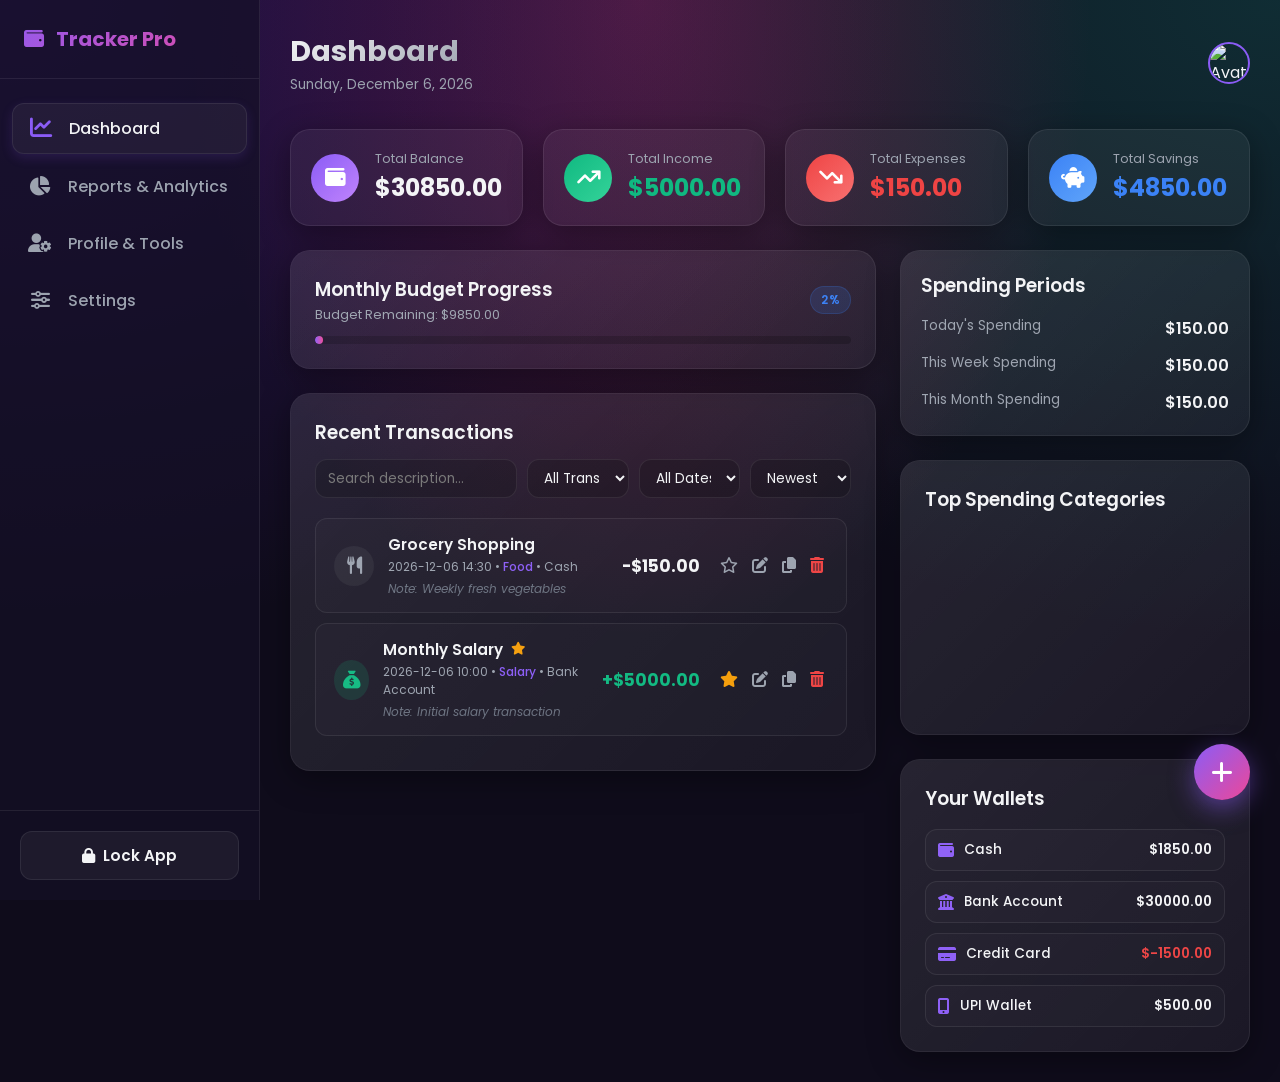
==== dashboard.html @ ad5e4b89 "Initial commit" ====
<!DOCTYPE html>
<html lang="en">
<head>
  <meta charset="UTF-8">
  <meta name="viewport" content="width=device-width, initial-scale=1.0">
  <title>Expense Tracker Pro - Dashboard</title>
  
  <!-- Font Awesome -->
  <link rel="stylesheet" href="https://cdnjs.cloudflare.com/ajax/libs/font-awesome/6.4.0/css/all.min.css">
  <!-- ChartJS CDN -->
  <script src="https://cdn.jsdelivr.net/npm/chart.js"></script>
  <!-- Stylesheets -->
  <link rel="stylesheet" href="css/global.css">
  <link rel="stylesheet" href="css/components.css">
  <link rel="stylesheet" href="css/pages.css">
  
  <style>
    /* Dashboard specific grid system */
    .dashboard-grid {
      display: grid;
      grid-template-columns: 2fr 1fr;
      gap: 24px;
    }
    .stats-card-grid {
      display: grid;
      grid-template-columns: repeat(4, 1fr);
      gap: 20px;
    }
    
    .stats-card {
      background: var(--glass-bg);
      border: 1px solid var(--glass-border);
      border-radius: var(--card-radius);
      padding: 20px;
      display: flex;
      align-items: center;
      gap: 16px;
      box-shadow: var(--glass-shadow);
      transition: var(--transition-smooth);
    }
    .stats-card:hover {
      transform: translateY(-4px);
    }
    .stats-icon {
      width: 48px;
      height: 48px;
      border-radius: 50%;
      display: flex;
      align-items: center;
      justify-content: center;
      font-size: 1.3rem;
      color: #fff;
    }
    
    .tx-item {
      display: flex;
      justify-content: space-between;
      align-items: center;
      padding: 14px 18px;
      background: rgba(255, 255, 255, 0.02);
      border: 1px solid var(--glass-border);
      border-radius: var(--button-radius);
      margin-bottom: 10px;
      transition: var(--transition-smooth);
    }
    .tx-item:hover {
      background: rgba(255, 255, 255, 0.05);
      border-color: rgba(255,255,255,0.15);
    }
    
    .action-icon-btn {
      background: none;
      border: none;
      color: var(--text-secondary);
      font-size: 1rem;
      cursor: pointer;
      transition: var(--transition-smooth);
      padding: 4px;
    }
    .action-icon-btn:hover {
      color: var(--text-primary);
    }
    
    .quick-add-btn-floating {
      position: fixed;
      bottom: 100px;
      right: 30px;
      width: 56px;
      height: 56px;
      border-radius: 50%;
      background: linear-gradient(135deg, var(--accent-primary), var(--accent-secondary));
      color: #fff;
      display: flex;
      align-items: center;
      justify-content: center;
      font-size: 1.5rem;
      box-shadow: 0 8px 25px rgba(139, 92, 246, 0.5);
      border: none;
      cursor: pointer;
      transition: var(--transition-smooth);
      z-index: 99;
    }
    .quick-add-btn-floating:hover {
      transform: scale(1.08) rotate(90deg);
    }
    
    @media (max-width: 1024px) {
      .dashboard-grid {
        grid-template-columns: 1fr;
      }
      .stats-card-grid {
        grid-template-columns: repeat(2, 1fr);
      }
      .quick-add-btn-floating {
        bottom: 100px;
        right: 20px;
      }
    }
    
    @media (max-width: 640px) {
      .stats-card-grid {
        grid-template-columns: 1fr;
      }
    }
  </style>
</head>
<body class="animate-fade">

  <!-- Dynamic Page Layout wrapper -->
  <div id="app-layout">
    
    <!-- Top summary Row -->
    <div class="stats-card-grid animate-fade">
      
      <!-- Balance Card -->
      <div class="stats-card">
        <div class="stats-icon" style="background: linear-gradient(135deg, #8b5cf6, #c084fc);">
          <i class="fas fa-wallet"></i>
        </div>
        <div>
          <p style="font-size: 0.8rem; color: var(--text-secondary);" data-translate="total_balance">Total Balance</p>
          <h2 style="font-weight: 700; margin-top:2px;" id="val-total-balance">$0.00</h2>
        </div>
      </div>
      
      <!-- Income Card -->
      <div class="stats-card">
        <div class="stats-icon" style="background: linear-gradient(135deg, #10b981, #34d399);">
          <i class="fas fa-arrow-trend-up"></i>
        </div>
        <div>
          <p style="font-size: 0.8rem; color: var(--text-secondary);" data-translate="total_income">Total Income</p>
          <h2 style="font-weight: 700; color: var(--color-success); margin-top:2px;" id="val-total-income">$0.00</h2>
        </div>
      </div>
      
      <!-- Expense Card -->
      <div class="stats-card">
        <div class="stats-icon" style="background: linear-gradient(135deg, #ef4444, #f87171);">
          <i class="fas fa-arrow-trend-down"></i>
        </div>
        <div>
          <p style="font-size: 0.8rem; color: var(--text-secondary);" data-translate="total_expenses">Total Expenses</p>
          <h2 style="font-weight: 700; color: var(--color-danger); margin-top:2px;" id="val-total-expense">$0.00</h2>
        </div>
      </div>

      <!-- Savings Card -->
      <div class="stats-card">
        <div class="stats-icon" style="background: linear-gradient(135deg, #3b82f6, #60a5fa);">
          <i class="fas fa-piggy-bank"></i>
        </div>
        <div>
          <p style="font-size: 0.8rem; color: var(--text-secondary);" data-translate="total_savings">Total Savings</p>
          <h2 style="font-weight: 700; color: var(--color-info); margin-top:2px;" id="val-total-savings">$0.00</h2>
        </div>
      </div>
      
    </div>

    <!-- Quick Undo Alert banner -->
    <div id="undo-alert-banner" class="glass-card animate-slide" style="display:none; padding:12px 20px; align-items:center; justify-content:space-between; border-color:var(--color-warning); background:rgba(245,158,11,0.05);">
      <div style="display:flex; align-items:center; gap:10px;">
        <i class="fas fa-trash-arrow-up" style="color:var(--color-warning); font-size:1.2rem;"></i>
        <span style="font-size:0.9rem;" id="undo-alert-text">Transaction deleted successfully.</span>
      </div>
      <button class="btn btn-outline" style="padding: 6px 12px; font-size: 0.8rem; border-color:var(--color-warning); color:var(--color-warning);" onclick="triggerUndo()">
        <i class="fas fa-undo"></i> Undo
      </button>
    </div>

    <!-- Main Grid Content -->
    <div class="dashboard-grid animate-slide" style="margin-top: 24px;">
      
      <!-- Left Column: Transactions & Filters -->
      <div style="display:flex; flex-direction:column; gap:24px;">
        
        <!-- Budget Progress Card -->
        <div class="glass-card">
          <div style="display:flex; justify-content:space-between; align-items:center; margin-bottom:12px;">
            <div>
              <h3 style="font-weight:600;" data-translate="monthly_budget_progress">Monthly Budget Progress</h3>
              <p style="font-size:0.8rem; color:var(--text-secondary); margin-top:2px;"><span data-translate="budget_remaining">Budget Remaining</span>: <span id="budget-remaining-value">$0.00</span></p>
            </div>
            <div id="budget-percentage-badge" class="badge badge-info">0%</div>
          </div>
          <div class="progress-bar-container">
            <div id="budget-progress-fill" class="progress-bar-fill"></div>
          </div>
        </div>

        <!-- Transactions Section -->
        <div class="glass-card" style="display:flex; flex-direction:column; gap:20px;">
          
          <!-- Filters & Header -->
          <div style="display:flex; flex-direction:column; gap:12px;">
            <div style="display:flex; justify-content:space-between; align-items:center;">
              <h3 style="font-weight:600;" data-translate="recent_transactions">Recent Transactions</h3>
            </div>
            
            <!-- Filters form -->
            <div style="display:grid; grid-template-columns: 2fr 1fr 1fr 1fr; gap:10px;">
              <input type="text" class="input-field" id="filter-search" placeholder="Search description..." style="padding: 8px 12px; font-size:0.85rem;" oninput="applyFilters()">
              
              <select class="select-field" id="filter-type" style="padding: 8px 12px; font-size:0.85rem;" onchange="applyFilters()">
                <option value="all" data-translate="filter_all">All Types</option>
                <option value="income" data-translate="filter_income">Income</option>
                <option value="expense" data-translate="filter_expense">Expense</option>
                <option value="favorite">Favorites</option>
              </select>

              <select class="select-field" id="filter-date-scope" style="padding: 8px 12px; font-size:0.85rem;" onchange="applyFilters()">
                <option value="all">All Dates</option>
                <option value="today">Today</option>
                <option value="week">This Week</option>
                <option value="month">This Month</option>
                <option value="year">This Year</option>
              </select>

              <select class="select-field" id="filter-sort" style="padding: 8px 12px; font-size:0.85rem;" onchange="applyFilters()">
                <option value="date_desc" data-translate="sort_date_desc">Newest First</option>
                <option value="date_asc" data-translate="sort_date_asc">Oldest First</option>
                <option value="amount_desc" data-translate="sort_amount_desc">Highest Amount</option>
                <option value="amount_asc" data-translate="sort_amount_asc">Lowest Amount</option>
              </select>
            </div>
          </div>

          <!-- Transaction List wrapper -->
          <div id="transactions-list-container" style="max-height: 480px; overflow-y:auto; padding-right:4px;">
            <!-- Rendered list items -->
          </div>
          
        </div>

      </div>

      <!-- Right Column: Quick info & Charts -->
      <div style="display:flex; flex-direction:column; gap:24px;">
        
        <!-- Quick Stats Breakdown widget -->
        <div class="glass-card" style="padding:20px;">
          <h3 style="font-weight:600; margin-bottom:16px;">Spending Periods</h3>
          <div style="display:flex; flex-direction:column; gap:12px;">
            <div style="display:flex; justify-content:space-between;">
              <span style="font-size:0.85rem; color:var(--text-secondary);" data-translate="spending_today">Today's Spending</span>
              <span style="font-weight:600;" id="period-today">$0.00</span>
            </div>
            <div style="display:flex; justify-content:space-between;">
              <span style="font-size:0.85rem; color:var(--text-secondary);" data-translate="spending_week">This Week Spending</span>
              <span style="font-weight:600;" id="period-week">$0.00</span>
            </div>
            <div style="display:flex; justify-content:space-between;">
              <span style="font-size:0.85rem; color:var(--text-secondary);" data-translate="spending_month">This Month Spending</span>
              <span style="font-weight:600;" id="period-month">$0.00</span>
            </div>
          </div>
        </div>

        <!-- Doughnut spending widget -->
        <div class="glass-card">
          <h3 style="font-weight:600; margin-bottom:16px;" data-translate="top_categories">Top Categories</h3>
          <div style="position:relative; height: 180px;">
            <canvas id="categoryDoughnutCanvas"></canvas>
          </div>
        </div>

        <!-- Wallets brief card -->
        <div class="glass-card">
          <h3 style="font-weight:600; margin-bottom:16px;" data-translate="wallets_title">Your Wallets</h3>
          <div style="display:flex; flex-direction:column; gap:10px;" id="dashboard-wallets-list">
            <!-- Wallets inject -->
          </div>
        </div>

      </div>

    </div>

    <!-- Floating Add button -->
    <button class="quick-add-btn-floating" onclick="openAddTransactionModal()">
      <i class="fas fa-plus"></i>
    </button>

    <!-- Add/Edit Transaction Modal -->
    <div class="modal-overlay" id="tx-modal">
      <div class="modal-content">
        <div class="modal-header">
          <h3 id="tx-modal-title" data-translate="quick_add">Add Transaction</h3>
          <button class="modal-close" onclick="closeTxModal()"><i class="fas fa-times"></i></button>
        </div>
        
        <form id="tx-form" onsubmit="saveTxForm(event)">
          <input type="hidden" id="tx-id">
          
          <div class="form-group">
            <label class="form-label">Type</label>
            <div style="display:flex; gap:15px;">
              <label style="display:flex; align-items:center; gap:6px; cursor:pointer;">
                <input type="radio" name="tx-type" value="expense" checked onchange="toggleCategorySelectOptions()"> Expense
              </label>
              <label style="display:flex; align-items:center; gap:6px; cursor:pointer;">
                <input type="radio" name="tx-type" value="income" onchange="toggleCategorySelectOptions()"> Income
              </label>
            </div>
          </div>

          <div style="display:grid; grid-template-columns: 1fr 1fr; gap:16px;">
            <div class="form-group">
              <label class="form-label" for="tx-amount">Amount</label>
              <input type="number" step="any" class="input-field" id="tx-amount" required>
            </div>
            <div class="form-group">
              <label class="form-label" for="tx-wallet">Wallet</label>
              <select class="select-field" id="tx-wallet" required>
                <!-- Wallets choices -->
              </select>
            </div>
          </div>

          <div class="form-group">
            <label class="form-label" for="tx-description">Description</label>
            <input type="text" class="input-field" id="tx-description" required>
          </div>

          <div style="display:grid; grid-template-columns: 1fr 1fr; gap:16px;">
            <div class="form-group">
              <label class="form-label" for="tx-category">Category</label>
              <select class="select-field" id="tx-category">
                <!-- Categories Choices -->
              </select>
            </div>
            <div class="form-group">
              <label class="form-label" for="tx-custom-category">Or New Custom Category</label>
              <input type="text" class="input-field" id="tx-custom-category" placeholder="Add customized...">
            </div>
          </div>

          <div style="display:grid; grid-template-columns: 1fr 1fr; gap:16px;">
            <div class="form-group">
              <label class="form-label" for="tx-date">Date</label>
              <input type="date" class="input-field" id="tx-date" required>
            </div>
            <div class="form-group">
              <label class="form-label" for="tx-time">Time</label>
              <input type="time" class="input-field" id="tx-time" required>
            </div>
          </div>

          <div class="form-group">
            <label class="form-label" for="tx-tags">Tags (Comma-separated)</label>
            <input type="text" class="input-field" id="tx-tags" placeholder="e.g. food, holiday, monthly">
          </div>

          <div class="form-group">
            <label class="form-label" for="tx-notes">Transaction Notes</label>
            <textarea class="input-field" id="tx-notes" rows="2" placeholder="Write details..."></textarea>
          </div>

          <div class="form-group">
            <label class="form-label">Receipt Image</label>
            <input type="file" id="tx-receipt" class="input-field" accept="image/*" onchange="previewReceiptFile(event)" style="padding:6px;">
            <div id="tx-receipt-preview" style="margin-top: 10px; text-align: center; display:none;">
              <img id="receipt-preview-img" src="" style="max-height: 120px; border-radius:10px; border:1px solid var(--glass-border);">
              <br>
              <button type="button" class="btn btn-outline" style="padding:4px 8px; font-size:0.75rem; margin-top:6px;" onclick="removeReceiptImage()">Remove Image</button>
            </div>
          </div>

          <div style="display:flex; justify-content:space-between; align-items:center; margin-top:20px;">
            <label style="display:flex; align-items:center; gap:6px; cursor:pointer;">
              <input type="checkbox" id="tx-favorite"> Mark Favorite
            </label>
            
            <div style="display:flex; gap:12px;">
              <button type="button" class="btn" onclick="closeTxModal()">Cancel</button>
              <button type="submit" class="btn btn-primary">Save</button>
            </div>
          </div>
        </form>
      </div>
    </div>

  </div>

  <!-- Load Scripts -->
  <script src="js/storage.js"></script>
  <script src="js/theme.js"></script>
  <script src="js/settings.js"></script>
  <script src="js/wallet.js"></script>
  <script src="js/budget.js"></script>
  <script src="js/transaction.js"></script>
  <script src="js/search.js"></script>
  <script src="js/filter.js"></script>
  <script src="js/chart.js"></script>
  <script src="js/app.js"></script>
  <script src="js/dashboard.js"></script>
</body>
</html>
---- css/global.css ----
@import url('https://fonts.googleapis.com/css2?family=Poppins:wght@300;400;500;600;700&display=swap');

:root {
  /* Color Tokens - Dark Mode Default */
  --bg-primary: #0f0c1b;
  --bg-secondary: rgba(20, 16, 38, 0.7);
  --bg-mesh: radial-gradient(at 0% 0%, rgba(76, 29, 149, 0.4) 0px, transparent 50%),
             radial-gradient(at 50% 0%, rgba(219, 39, 119, 0.3) 0px, transparent 50%),
             radial-gradient(at 100% 0%, rgba(17, 94, 89, 0.4) 0px, transparent 50%);
  --text-primary: #f3f4f6;
  --text-secondary: #9ca3af;
  --text-muted: #6b7280;
  
  --accent-primary: #8b5cf6;
  --accent-primary-hover: #7c3aed;
  --accent-secondary: #ec4899;
  
  --color-success: #10b981;
  --color-danger: #ef4444;
  --color-warning: #f59e0b;
  --color-info: #3b82f6;
  
  --glass-bg: rgba(255, 255, 255, 0.05);
  --glass-border: rgba(255, 255, 255, 0.08);
  --glass-glow: rgba(139, 92, 246, 0.15);
  --glass-shadow: 0 8px 32px 0 rgba(0, 0, 0, 0.37);
  
  --card-radius: 20px;
  --button-radius: 12px;
  --input-radius: 12px;
  
  --sidebar-width: 260px;
  --header-height: 70px;
  --mobile-nav-height: 70px;
  
  --font-main: 'Poppins', sans-serif;
  --transition-smooth: all 0.3s cubic-bezier(0.4, 0, 0.2, 1);
}

/* Light Theme Variables */
:root.light-theme {
  --bg-primary: #f0f2f5;
  --bg-secondary: rgba(255, 255, 255, 0.7);
  --bg-mesh: radial-gradient(at 0% 0%, rgba(139, 92, 246, 0.15) 0px, transparent 50%),
             radial-gradient(at 50% 0%, rgba(236, 72, 153, 0.1) 0px, transparent 50%),
             radial-gradient(at 100% 0%, rgba(20, 184, 166, 0.15) 0px, transparent 50%);
  --text-primary: #111827;
  --text-secondary: #4b5563;
  --text-muted: #9ca3af;
  
  --accent-primary: #6d28d9;
  --accent-primary-hover: #5b21b6;
  --accent-secondary: #db2777;
  
  --glass-bg: rgba(255, 255, 255, 0.6);
  --glass-border: rgba(255, 255, 255, 0.4);
  --glass-glow: rgba(109, 40, 217, 0.05);
  --glass-shadow: 0 8px 32px 0 rgba(31, 38, 135, 0.08);
}

* {
  box-sizing: border-box;
  margin: 0;
  padding: 0;
  font-family: var(--font-main);
  -webkit-tap-highlight-color: transparent;
}

body {
  background-color: var(--bg-primary);
  background-image: var(--bg-mesh);
  background-attachment: fixed;
  background-size: cover;
  color: var(--text-primary);
  min-height: 100vh;
  overflow-x: hidden;
  transition: background-color 0.5s ease, color 0.3s ease;
}

/* Custom Scrollbar */
::-webkit-scrollbar {
  width: 6px;
  height: 6px;
}
::-webkit-scrollbar-track {
  background: rgba(0, 0, 0, 0.05);
}
::-webkit-scrollbar-thumb {
  background: var(--glass-border);
  border-radius: 10px;
}
::-webkit-scrollbar-thumb:hover {
  background: var(--accent-primary);
}

/* Layout System */
.app-container {
  display: flex;
  min-height: 100vh;
}

/* Sidebar Styling (Desktop) */
.sidebar {
  width: var(--sidebar-width);
  background: var(--bg-secondary);
  backdrop-filter: blur(16px);
  -webkit-backdrop-filter: blur(16px);
  border-right: 1px solid var(--glass-border);
  display: flex;
  flex-direction: column;
  position: fixed;
  top: 0;
  bottom: 0;
  left: 0;
  z-index: 100;
  transition: var(--transition-smooth);
}

.sidebar-logo {
  padding: 24px;
  display: flex;
  align-items: center;
  gap: 12px;
  font-weight: 700;
  font-size: 1.25rem;
  background: linear-gradient(135deg, var(--accent-primary), var(--accent-secondary));
  -webkit-background-clip: text;
  -webkit-text-fill-color: transparent;
  border-bottom: 1px solid var(--glass-border);
}

.sidebar-menu {
  list-style: none;
  padding: 24px 12px;
  display: flex;
  flex-direction: column;
  gap: 8px;
  flex-grow: 1;
}

.sidebar-link {
  display: flex;
  align-items: center;
  gap: 16px;
  padding: 12px 16px;
  color: var(--text-secondary);
  text-decoration: none;
  border-radius: var(--button-radius);
  font-weight: 500;
  transition: var(--transition-smooth);
}

.sidebar-link i {
  font-size: 1.2rem;
  width: 24px;
  text-align: center;
  transition: var(--transition-smooth);
}

.sidebar-link:hover, .sidebar-link.active {
  color: var(--text-primary);
  background: var(--glass-bg);
  border: 1px solid var(--glass-border);
  box-shadow: 0 4px 12px var(--glass-glow);
}

.sidebar-link.active i {
  color: var(--accent-primary);
  transform: scale(1.15);
}

.sidebar-footer {
  padding: 20px;
  border-top: 1px solid var(--glass-border);
}

/* Main Content Area */
.main-wrapper {
  flex-grow: 1;
  margin-left: var(--sidebar-width);
  padding: 30px;
  min-height: 100vh;
  display: flex;
  flex-direction: column;
  gap: 24px;
  transition: var(--transition-smooth);
}

/* Global Header */
.app-header {
  display: flex;
  justify-content: space-between;
  align-items: center;
  padding-bottom: 10px;
}

.user-profile-badge {
  display: flex;
  align-items: center;
  gap: 12px;
  cursor: pointer;
  text-decoration: none;
  color: inherit;
}

.avatar-wrapper {
  width: 42px;
  height: 42px;
  border-radius: 50%;
  overflow: hidden;
  border: 2px solid var(--accent-primary);
}

.avatar-wrapper img {
  width: 100%;
  height: 100%;
  object-fit: cover;
}

/* Floating Bottom Navigation (Mobile) */
.mobile-nav {
  display: none;
  position: fixed;
  bottom: 16px;
  left: 16px;
  right: 16px;
  height: var(--mobile-nav-height);
  background: rgba(20, 16, 38, 0.8);
  backdrop-filter: blur(20px);
  -webkit-backdrop-filter: blur(20px);
  border: 1px solid rgba(255, 255, 255, 0.1);
  border-radius: 30px;
  box-shadow: var(--glass-shadow);
  z-index: 1000;
  justify-content: space-around;
  align-items: center;
  padding: 0 10px;
}

.light-theme .mobile-nav {
  background: rgba(255, 255, 255, 0.8);
  border: 1px solid rgba(0, 0, 0, 0.05);
}

.mobile-nav-item {
  display: flex;
  flex-direction: column;
  align-items: center;
  justify-content: center;
  color: var(--text-secondary);
  text-decoration: none;
  font-size: 0.7rem;
  font-weight: 500;
  gap: 4px;
  transition: var(--transition-smooth);
  width: 50px;
  height: 50px;
  border-radius: 50%;
}

.mobile-nav-item i {
  font-size: 1.3rem;
  transition: var(--transition-smooth);
}

.mobile-nav-item.active {
  color: var(--accent-primary);
}

.mobile-nav-item.active i {
  transform: translateY(-4px);
}

.mobile-nav-center {
  width: 56px;
  height: 56px;
  background: linear-gradient(135deg, var(--accent-primary), var(--accent-secondary));
  border-radius: 50%;
  display: flex;
  align-items: center;
  justify-content: center;
  color: #fff;
  font-size: 1.5rem;
  box-shadow: 0 8px 20px rgba(139, 92, 246, 0.4);
  transform: translateY(-20px);
  transition: var(--transition-smooth);
  border: 4px solid var(--bg-primary);
}

.mobile-nav-center:hover {
  transform: translateY(-24px) scale(1.05);
}

/* Animations */
@keyframes fadeIn {
  from { opacity: 0; }
  to { opacity: 1; }
}

@keyframes slideUp {
  from {
    opacity: 0;
    transform: translateY(20px);
  }
  to {
    opacity: 1;
    transform: translateY(0);
  }
}

@keyframes scaleIn {
  from {
    opacity: 0;
    transform: scale(0.95);
  }
  to {
    opacity: 1;
    transform: scale(1);
  }
}

.animate-fade {
  animation: fadeIn 0.4s ease-out forwards;
}

.animate-slide {
  animation: slideUp 0.5s cubic-bezier(0.4, 0, 0.2, 1) forwards;
}

.animate-scale {
  animation: scaleIn 0.4s cubic-bezier(0.4, 0, 0.2, 1) forwards;
}

/* Responsive Breakpoints */
@media (max-width: 1024px) {
  :root {
    --sidebar-width: 0px;
  }
  .sidebar {
    transform: translateX(-100%);
  }
  .sidebar.active {
    transform: translateX(0);
    width: 260px;
  }
  .main-wrapper {
    margin-left: 0;
    padding: 20px 20px 100px 20px;
  }
  .mobile-nav {
    display: flex;
  }
}

@media (max-width: 640px) {
  .app-header h1 {
    font-size: 1.5rem;
  }
  .main-wrapper {
    padding: 15px 15px 90px 15px;
  }
}
---- css/components.css ----
/* Glassmorphism Cards */
.glass-card {
  background: var(--glass-bg);
  backdrop-filter: blur(12px);
  -webkit-backdrop-filter: blur(12px);
  border: 1px solid var(--glass-border);
  border-radius: var(--card-radius);
  padding: 24px;
  box-shadow: var(--glass-shadow);
  transition: var(--transition-smooth);
  position: relative;
  overflow: hidden;
}

.glass-card::before {
  content: '';
  position: absolute;
  top: 0;
  left: 0;
  width: 100%;
  height: 100%;
  background: linear-gradient(135deg, rgba(255,255,255,0.05) 0%, rgba(255,255,255,0) 100%);
  pointer-events: none;
  z-index: 1;
}

.glass-card:hover {
  transform: translateY(-4px);
  box-shadow: 0 12px 40px 0 rgba(0, 0, 0, 0.4);
  border-color: rgba(255, 255, 255, 0.15);
}

.light-theme .glass-card:hover {
  box-shadow: 0 12px 40px 0 rgba(31, 38, 135, 0.12);
  border-color: rgba(255, 255, 255, 0.6);
}

/* Glassmorphism Header */
.glass-header {
  background: var(--bg-secondary);
  backdrop-filter: blur(16px);
  -webkit-backdrop-filter: blur(16px);
  border: 1px solid var(--glass-border);
  border-radius: var(--card-radius);
  padding: 16px 24px;
  box-shadow: var(--glass-shadow);
}

/* Buttons */
.btn {
  display: inline-flex;
  align-items: center;
  justify-content: center;
  gap: 8px;
  padding: 12px 24px;
  border-radius: var(--button-radius);
  font-weight: 600;
  font-size: 0.95rem;
  border: none;
  cursor: pointer;
  transition: var(--transition-smooth);
  text-decoration: none;
  color: var(--text-primary);
  background: var(--glass-bg);
  border: 1px solid var(--glass-border);
}

.btn:hover {
  transform: translateY(-2px);
  background: rgba(255, 255, 255, 0.1);
  box-shadow: 0 4px 12px var(--glass-glow);
}

.btn-primary {
  background: linear-gradient(135deg, var(--accent-primary) 0%, var(--accent-secondary) 100%);
  border: none;
  color: #fff;
  box-shadow: 0 4px 15px rgba(139, 92, 246, 0.3);
}

.btn-primary:hover {
  background: linear-gradient(135deg, var(--accent-primary-hover) 0%, var(--accent-secondary) 100%);
  box-shadow: 0 6px 20px rgba(139, 92, 246, 0.5);
}

.btn-danger {
  background: linear-gradient(135deg, #ef4444 0%, #b91c1c 100%);
  border: none;
  color: #fff;
  box-shadow: 0 4px 15px rgba(239, 68, 68, 0.3);
}

.btn-danger:hover {
  box-shadow: 0 6px 20px rgba(239, 68, 68, 0.5);
}

.btn-success {
  background: linear-gradient(135deg, #10b981 0%, #047857 100%);
  border: none;
  color: #fff;
  box-shadow: 0 4px 15px rgba(16, 185, 129, 0.3);
}

.btn-success:hover {
  box-shadow: 0 6px 20px rgba(16, 185, 129, 0.5);
}

.btn-icon {
  width: 40px;
  height: 40px;
  padding: 0;
  border-radius: 50%;
  display: inline-flex;
  align-items: center;
  justify-content: center;
}

/* Form Controls */
.form-group {
  margin-bottom: 20px;
  display: flex;
  flex-direction: column;
  gap: 8px;
}

.form-label {
  font-size: 0.85rem;
  font-weight: 500;
  color: var(--text-secondary);
}

.form-control, .input-field, .select-field {
  background: rgba(0, 0, 0, 0.2);
  border: 1px solid var(--glass-border);
  border-radius: var(--input-radius);
  padding: 12px 16px;
  color: var(--text-primary);
  font-size: 0.95rem;
  transition: var(--transition-smooth);
  width: 100%;
}

.light-theme .form-control, 
.light-theme .input-field, 
.light-theme .select-field {
  background: rgba(255, 255, 255, 0.8);
}

.form-control:focus, .input-field:focus, .select-field:focus {
  outline: none;
  border-color: var(--accent-primary);
  box-shadow: 0 0 10px var(--glass-glow);
  background: rgba(0, 0, 0, 0.3);
}

.light-theme .form-control:focus, 
.light-theme .input-field:focus, 
.light-theme .select-field:focus {
  background: #fff;
}

select option {
  background: var(--bg-primary);
  color: var(--text-primary);
}

/* Badges */
.badge {
  display: inline-flex;
  align-items: center;
  padding: 4px 10px;
  border-radius: 20px;
  font-size: 0.75rem;
  font-weight: 600;
  text-transform: uppercase;
  letter-spacing: 0.5px;
}

.badge-success {
  background: rgba(16, 185, 129, 0.15);
  color: var(--color-success);
  border: 1px solid rgba(16, 185, 129, 0.2);
}

.badge-danger {
  background: rgba(239, 68, 68, 0.15);
  color: var(--color-danger);
  border: 1px solid rgba(239, 68, 68, 0.2);
}

.badge-warning {
  background: rgba(245, 158, 11, 0.15);
  color: var(--color-warning);
  border: 1px solid rgba(245, 158, 11, 0.2);
}

.badge-info {
  background: rgba(59, 130, 246, 0.15);
  color: var(--color-info);
  border: 1px solid rgba(59, 130, 246, 0.2);
}

/* Dynamic Modals */
.modal-overlay {
  position: fixed;
  top: 0;
  left: 0;
  width: 100vw;
  height: 100vh;
  background: rgba(15, 12, 27, 0.7);
  backdrop-filter: blur(8px);
  -webkit-backdrop-filter: blur(8px);
  display: flex;
  align-items: center;
  justify-content: center;
  z-index: 1000;
  opacity: 0;
  visibility: hidden;
  transition: var(--transition-smooth);
}

.modal-overlay.active {
  opacity: 1;
  visibility: visible;
}

.modal-content {
  width: 90%;
  max-width: 550px;
  background: rgba(25, 20, 48, 0.9);
  backdrop-filter: blur(25px);
  -webkit-backdrop-filter: blur(25px);
  border: 1px solid rgba(255, 255, 255, 0.1);
  border-radius: var(--card-radius);
  padding: 30px;
  box-shadow: 0 20px 50px rgba(0, 0, 0, 0.5);
  transform: translateY(30px);
  transition: var(--transition-smooth);
  max-height: 85vh;
  overflow-y: auto;
}

.light-theme .modal-content {
  background: rgba(255, 255, 255, 0.95);
  border-color: rgba(0, 0, 0, 0.05);
  box-shadow: 0 20px 50px rgba(0, 0, 0, 0.1);
}

.modal-overlay.active .modal-content {
  transform: translateY(0);
}

.modal-header {
  display: flex;
  justify-content: space-between;
  align-items: center;
  margin-bottom: 24px;
  border-bottom: 1px solid var(--glass-border);
  padding-bottom: 12px;
}

.modal-close {
  background: none;
  border: none;
  color: var(--text-secondary);
  font-size: 1.25rem;
  cursor: pointer;
  transition: var(--transition-smooth);
}

.modal-close:hover {
  color: var(--text-primary);
  transform: rotate(90deg);
}

/* Toast Notifications */
.toast-container {
  position: fixed;
  top: 24px;
  right: 24px;
  display: flex;
  flex-direction: column;
  gap: 12px;
  z-index: 2000;
  pointer-events: none;
}

.toast {
  pointer-events: auto;
  background: rgba(20, 16, 38, 0.85);
  backdrop-filter: blur(12px);
  -webkit-backdrop-filter: blur(12px);
  border-left: 4px solid var(--accent-primary);
  border-top: 1px solid var(--glass-border);
  border-bottom: 1px solid var(--glass-border);
  border-right: 1px solid var(--glass-border);
  padding: 16px 20px;
  border-radius: var(--button-radius);
  color: var(--text-primary);
  display: flex;
  align-items: center;
  gap: 12px;
  box-shadow: 0 10px 25px rgba(0, 0, 0, 0.3);
  transform: translateX(120%);
  transition: all 0.3s cubic-bezier(0.68, -0.55, 0.27, 1.55);
  max-width: 350px;
}

.light-theme .toast {
  background: rgba(255, 255, 255, 0.95);
  box-shadow: 0 10px 25px rgba(0,0,0,0.08);
}

.toast.show {
  transform: translateX(0);
}

.toast.success { border-left-color: var(--color-success); }
.toast.danger { border-left-color: var(--color-danger); }
.toast.warning { border-left-color: var(--color-warning); }
.toast.info { border-left-color: var(--color-info); }

/* Confirmation Dialog */
.dialog-overlay {
  position: fixed;
  top: 0;
  left: 0;
  width: 100vw;
  height: 100vh;
  background: rgba(15, 12, 27, 0.6);
  backdrop-filter: blur(6px);
  -webkit-backdrop-filter: blur(6px);
  display: flex;
  align-items: center;
  justify-content: center;
  z-index: 2000;
  opacity: 0;
  visibility: hidden;
  transition: var(--transition-smooth);
}

.dialog-overlay.active {
  opacity: 1;
  visibility: visible;
}

.dialog-content {
  background: rgba(25, 20, 48, 0.95);
  border: 1px solid var(--glass-border);
  border-radius: var(--card-radius);
  padding: 24px;
  max-width: 400px;
  width: 90%;
  box-shadow: var(--glass-shadow);
  transform: scale(0.9);
  transition: var(--transition-smooth);
}

.light-theme .dialog-content {
  background: rgba(255, 255, 255, 0.98);
}

.dialog-overlay.active .dialog-content {
  transform: scale(1);
}

.dialog-buttons {
  display: flex;
  justify-content: flex-end;
  gap: 12px;
  margin-top: 24px;
}

/* Loading Spinner */
.loader-overlay {
  position: fixed;
  top: 0;
  left: 0;
  width: 100vw;
  height: 100vh;
  background: var(--bg-primary);
  display: flex;
  align-items: center;
  justify-content: center;
  z-index: 9999;
  transition: opacity 0.5s ease, visibility 0.5s ease;
}

.loader {
  width: 60px;
  height: 60px;
  border-radius: 50%;
  border: 4px solid var(--glass-border);
  border-top-color: var(--accent-primary);
  animation: spin 1s linear infinite;
  position: relative;
}

.loader::after {
  content: '';
  box-sizing: border-box;
  position: absolute;
  top: 4px;
  left: 4px;
  right: 4px;
  bottom: 4px;
  border-radius: 50%;
  border: 4px solid var(--glass-border);
  border-bottom-color: var(--accent-secondary);
  animation: spin 0.5s linear infinite reverse;
}

@keyframes spin {
  0% { transform: rotate(0deg); }
  100% { transform: rotate(360deg); }
}

/* Empty States */
.empty-state {
  display: flex;
  flex-direction: column;
  align-items: center;
  justify-content: center;
  text-align: center;
  padding: 40px 20px;
  color: var(--text-secondary);
}

.empty-state i {
  font-size: 3rem;
  background: linear-gradient(135deg, var(--accent-primary), var(--accent-secondary));
  -webkit-background-clip: text;
  -webkit-text-fill-color: transparent;
  margin-bottom: 16px;
  opacity: 0.8;
}

.empty-state h3 {
  color: var(--text-primary);
  margin-bottom: 8px;
  font-weight: 600;
}

/* Progress bar styling */
.progress-bar-container {
  background: rgba(0, 0, 0, 0.2);
  border-radius: 10px;
  height: 8px;
  overflow: hidden;
  position: relative;
  width: 100%;
}

.light-theme .progress-bar-container {
  background: rgba(0, 0, 0, 0.05);
}

.progress-bar-fill {
  background: linear-gradient(90deg, var(--accent-primary), var(--accent-secondary));
  height: 100%;
  border-radius: 10px;
  width: 0;
  transition: width 0.8s cubic-bezier(0.4, 0, 0.2, 1);
}

.progress-bar-fill.warning {
  background: linear-gradient(90deg, var(--color-warning), #e67e22);
}

.progress-bar-fill.danger {
  background: linear-gradient(90deg, var(--color-danger), #9b1c1c);
}
---- css/pages.css ----
/* PIN Lock / Onboarding Page (index.html) */
.lock-screen-container {
  display: flex;
  min-height: 100vh;
  align-items: center;
  justify-content: center;
  padding: 20px;
}

.lock-card {
  max-width: 420px;
  width: 100%;
  text-align: center;
  padding: 40px 30px;
}

.lock-logo {
  font-size: 2.5rem;
  margin-bottom: 20px;
  background: linear-gradient(135deg, var(--accent-primary), var(--accent-secondary));
  -webkit-background-clip: text;
  -webkit-text-fill-color: transparent;
}

.pin-dots {
  display: flex;
  justify-content: center;
  gap: 16px;
  margin: 30px 0;
}

.pin-dot {
  width: 16px;
  height: 16px;
  border-radius: 50%;
  border: 2px solid var(--glass-border);
  transition: var(--transition-smooth);
}

.pin-dot.filled {
  background: var(--accent-primary);
  border-color: var(--accent-primary);
  box-shadow: 0 0 10px var(--accent-primary);
  transform: scale(1.2);
}

.keypad-grid {
  display: grid;
  grid-template-columns: repeat(3, 1fr);
  gap: 16px;
  margin-top: 20px;
}

.keypad-btn {
  background: var(--glass-bg);
  border: 1px solid var(--glass-border);
  color: var(--text-primary);
  font-size: 1.5rem;
  font-weight: 600;
  width: 70px;
  height: 70px;
  border-radius: 50%;
  margin: 0 auto;
  display: flex;
  align-items: center;
  justify-content: center;
  cursor: pointer;
  transition: var(--transition-smooth);
}

.keypad-btn:hover {
  background: rgba(255, 255, 255, 0.15);
  transform: scale(1.08);
}

.keypad-btn:active {
  transform: scale(0.95);
}

/* Onboarding view slider */
.onboarding-slider {
  margin-bottom: 30px;
}
.onboarding-slide {
  display: none;
}
.onboarding-slide.active {
  display: block;
  animation: fadeIn 0.5s ease;
}

/* Calculator Grid (Tax / Loan Calculators) */
.calc-container {
  display: grid;
  grid-template-columns: 1fr 1fr;
  gap: 20px;
}

@media (max-width: 768px) {
  .calc-container {
    grid-template-columns: 1fr;
  }
}

.calc-display {
  background: rgba(0, 0, 0, 0.3);
  padding: 20px;
  border-radius: var(--input-radius);
  margin-top: 15px;
  text-align: right;
}

.calc-display .label {
  font-size: 0.8rem;
  color: var(--text-secondary);
}

.calc-display .value {
  font-size: 1.8rem;
  font-weight: 700;
  color: var(--color-success);
}

/* Settings & Wallets Lists */
.wallet-card-grid {
  display: grid;
  grid-template-columns: repeat(auto-fill, minmax(220px, 1fr));
  gap: 20px;
}

.wallet-item-card {
  padding: 20px;
  border-radius: var(--card-radius);
  position: relative;
  overflow: hidden;
  background: linear-gradient(135deg, rgba(255,255,255,0.07) 0%, rgba(255,255,255,0.02) 100%);
  border: 1px solid var(--glass-border);
  transition: var(--transition-smooth);
}

.wallet-item-card:hover {
  transform: translateY(-4px) scale(1.02);
  box-shadow: 0 10px 25px rgba(0,0,0,0.3);
}

.wallet-icon {
  font-size: 1.8rem;
  margin-bottom: 12px;
}

/* Print Styling */
@media print {
  body {
    background: #fff !important;
    color: #000 !important;
  }
  .sidebar, .mobile-nav, .btn, .quick-add-btn, .app-header {
    display: none !important;
  }
  .main-wrapper {
    margin-left: 0 !important;
    padding: 0 !important;
  }
  .glass-card {
    background: none !important;
    border: 1px solid #ddd !important;
    box-shadow: none !important;
    color: #000 !important;
    page-break-inside: avoid;
  }
}
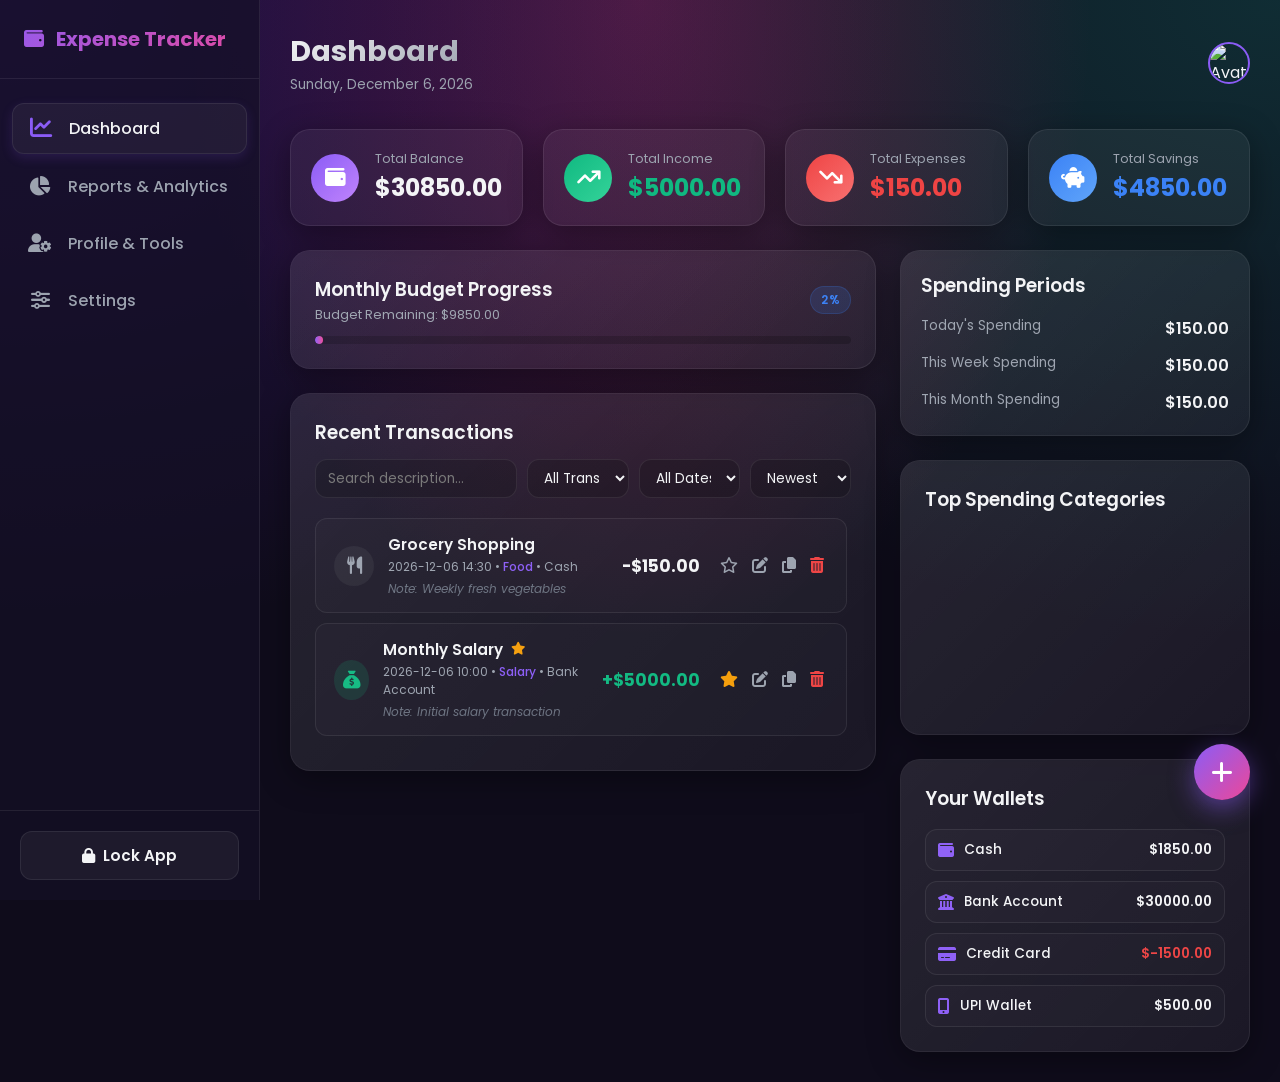
==== commit db1ea4b1: ".." ====
--- a/dashboard.html
+++ b/dashboard.html
@@ -3,7 +3,7 @@
 <head>
   <meta charset="UTF-8">
   <meta name="viewport" content="width=device-width, initial-scale=1.0">
-  <title>Expense Tracker Pro - Dashboard</title>
+  <title>Expense Tracker - Dashboard</title>
   
   <!-- Font Awesome -->
   <link rel="stylesheet" href="https://cdnjs.cloudflare.com/ajax/libs/font-awesome/6.4.0/css/all.min.css">
--- a/css/pages.css
+++ b/css/pages.css
@@ -1,37 +1,591 @@
 /* PIN Lock / Onboarding Page (index.html) */
 .lock-screen-container {
-  display: flex;
   min-height: 100vh;
-  align-items: center;
+  display: flex;
   justify-content: center;
-  padding: 20px;
-}
-
-.lock-card {
-  max-width: 420px;
+  padding: 32px 24px 40px;
+}
+
+.welcome-shell {
   width: 100%;
-  text-align: center;
-  padding: 40px 30px;
-}
-
-.lock-logo {
-  font-size: 2.5rem;
-  margin-bottom: 20px;
+  max-width: 1240px;
+  display: flex;
+  flex-direction: column;
+  gap: 18px;
+}
+
+.welcome-topbar {
+  display: flex;
+  align-items: center;
+  justify-content: space-between;
+  gap: 20px;
+  padding: 14px 18px;
+}
+
+.welcome-brand {
+  display: flex;
+  align-items: center;
+  gap: 16px;
+}
+
+.welcome-brand-mark {
+  width: 56px;
+  height: 56px;
+  border-radius: 18px;
+  display: flex;
+  align-items: center;
+  justify-content: center;
   background: linear-gradient(135deg, var(--accent-primary), var(--accent-secondary));
+  color: #fff;
+  font-size: 1.45rem;
+  box-shadow: 0 12px 24px rgba(139, 92, 246, 0.25);
+}
+
+.welcome-brand-copy span {
+  display: block;
+  font-size: 1.2rem;
+  font-weight: 700;
+}
+
+.welcome-brand-copy p {
+  margin-top: 4px;
+  max-width: 520px;
+  color: var(--text-secondary);
+  font-size: 0.9rem;
+  line-height: 1.6;
+}
+
+.welcome-status {
+  display: flex;
+  align-items: center;
+  justify-content: flex-end;
+  flex-wrap: wrap;
+  gap: 10px;
+}
+
+.welcome-mini-badge {
+  display: inline-flex;
+  align-items: center;
+  gap: 8px;
+  padding: 10px 14px;
+  border-radius: 999px;
+  background: rgba(255, 255, 255, 0.05);
+  border: 1px solid var(--glass-border);
+  color: var(--text-secondary);
+  font-size: 0.85rem;
+  font-weight: 600;
+}
+
+.welcome-grid {
+  display: grid;
+  grid-template-columns: minmax(0, 1.05fr) minmax(360px, 420px);
+  gap: 22px;
+  align-items: start;
+}
+
+.welcome-hero {
+  display: flex;
+  flex-direction: column;
+  gap: 18px;
+  padding-top: 6px;
+}
+
+.welcome-eyebrow {
+  margin-bottom: 16px;
+  color: var(--accent-secondary);
+  font-size: 0.78rem;
+  font-weight: 700;
+  letter-spacing: 0.24em;
+}
+
+.welcome-title {
+  max-width: 11ch;
+  font-size: clamp(2.7rem, 5vw, 4.9rem);
+  line-height: 0.94;
+  font-weight: 700;
+  letter-spacing: -0.04em;
+}
+
+.welcome-title span {
+  display: block;
+  margin-top: 10px;
+  background: linear-gradient(135deg, #f9fafb 0%, #8b5cf6 52%, #ec4899 100%);
   -webkit-background-clip: text;
   -webkit-text-fill-color: transparent;
 }
 
+.welcome-copy {
+  max-width: 600px;
+  color: var(--text-secondary);
+  font-size: 0.98rem;
+  line-height: 1.75;
+}
+
+.welcome-pill-row,
+.welcome-actions,
+.onboarding-card-actions {
+  display: flex;
+  flex-wrap: wrap;
+  gap: 12px;
+}
+
+.welcome-pill {
+  display: inline-flex;
+  align-items: center;
+  gap: 10px;
+  padding: 12px 16px;
+  border-radius: 16px;
+  border: 1px solid var(--glass-border);
+  background: rgba(255, 255, 255, 0.04);
+  color: var(--text-primary);
+  font-size: 0.88rem;
+  font-weight: 500;
+}
+
+.welcome-hero-metrics {
+  display: grid;
+  grid-template-columns: repeat(3, minmax(0, 1fr));
+  gap: 12px;
+}
+
+.welcome-hero-metric {
+  padding: 14px 16px;
+  border-radius: 18px;
+  border: 1px solid var(--glass-border);
+  background: rgba(255, 255, 255, 0.035);
+}
+
+.welcome-hero-metric span {
+  display: block;
+  color: var(--accent-secondary);
+  font-size: 0.78rem;
+  font-weight: 700;
+  letter-spacing: 0.14em;
+  text-transform: uppercase;
+}
+
+.welcome-hero-metric strong {
+  display: block;
+  margin-top: 8px;
+  font-size: 0.92rem;
+  line-height: 1.55;
+}
+
+.welcome-showcase {
+  display: grid;
+  gap: 18px;
+  padding-top: 6px;
+}
+
+.welcome-showcase-head {
+  display: flex;
+  align-items: flex-end;
+  justify-content: space-between;
+  gap: 18px;
+}
+
+.welcome-showcase-head h2 {
+  font-size: 1.9rem;
+  line-height: 1.05;
+}
+
+.welcome-showcase-head p:last-child {
+  max-width: 460px;
+  color: var(--text-secondary);
+  font-size: 0.93rem;
+  line-height: 1.7;
+}
+
+.welcome-feature-grid {
+  display: grid;
+  grid-template-columns: repeat(3, minmax(0, 1fr));
+  gap: 16px;
+}
+
+.welcome-feature-card {
+  position: relative;
+  padding: 22px 20px;
+  border-radius: var(--card-radius);
+  border: 1px solid var(--glass-border);
+  background: linear-gradient(180deg, rgba(255, 255, 255, 0.06), rgba(255, 255, 255, 0.02));
+  box-shadow: var(--glass-shadow);
+  overflow: hidden;
+}
+
+.welcome-feature-card::after {
+  content: '';
+  position: absolute;
+  inset: auto -15% -50% auto;
+  width: 140px;
+  height: 140px;
+  background: radial-gradient(circle, rgba(139, 92, 246, 0.25) 0%, transparent 70%);
+  pointer-events: none;
+}
+
+.welcome-feature-icon {
+  width: 46px;
+  height: 46px;
+  margin-bottom: 16px;
+  border-radius: 14px;
+  display: flex;
+  align-items: center;
+  justify-content: center;
+  background: linear-gradient(135deg, rgba(139, 92, 246, 0.22), rgba(236, 72, 153, 0.22));
+  color: var(--text-primary);
+  font-size: 1.2rem;
+}
+
+.welcome-feature-card h3 {
+  margin-bottom: 10px;
+  font-size: 1.02rem;
+  font-weight: 600;
+}
+
+.welcome-feature-card p {
+  color: var(--text-secondary);
+  font-size: 0.9rem;
+  line-height: 1.7;
+}
+
+.preview-stage {
+  padding: 0;
+}
+
+.preview-board {
+  position: relative;
+  z-index: 2;
+  display: grid;
+  grid-template-columns: minmax(0, 1fr) 320px;
+  gap: 22px;
+  padding: 28px;
+}
+
+.preview-balance-card,
+.preview-chart-shell,
+.preview-flow-item {
+  border: 1px solid var(--glass-border);
+  background: rgba(255, 255, 255, 0.04);
+}
+
+.preview-balance-card {
+  padding: 24px;
+  border-radius: 22px;
+}
+
+.preview-kicker,
+.preview-caption,
+.preview-stat span,
+.preview-chart-head span,
+.preview-flow-item span,
+.panel-summary-head p,
+.panel-footnote,
+.lock-intro,
+.lock-tip span,
+.onboarding-stat span {
+  color: var(--text-secondary);
+}
+
+.preview-kicker {
+  display: inline-block;
+  margin-bottom: 14px;
+  font-size: 0.8rem;
+  text-transform: uppercase;
+  letter-spacing: 0.16em;
+}
+
+.preview-amount {
+  font-size: clamp(2rem, 4vw, 3.1rem);
+  line-height: 1;
+  margin-bottom: 10px;
+}
+
+.preview-caption {
+  font-size: 0.95rem;
+  line-height: 1.7;
+  max-width: 420px;
+}
+
+.preview-stats-grid,
+.panel-summary-grid,
+.onboarding-stat-grid {
+  display: grid;
+  gap: 12px;
+}
+
+.preview-stats-grid {
+  grid-template-columns: repeat(3, minmax(0, 1fr));
+  margin-top: 22px;
+}
+
+.preview-stat,
+.panel-summary-item,
+.onboarding-stat,
+.lock-tip {
+  padding: 14px;
+  border-radius: 16px;
+  border: 1px solid var(--glass-border);
+  background: rgba(255, 255, 255, 0.035);
+}
+
+.preview-stat strong,
+.panel-summary-item strong,
+.onboarding-stat strong,
+.lock-tip strong {
+  display: block;
+  margin-top: 6px;
+  font-size: 0.95rem;
+}
+
+.preview-stat.danger strong {
+  color: var(--color-danger);
+}
+
+.preview-stat.success strong {
+  color: var(--color-success);
+}
+
+.preview-side-panel {
+  display: flex;
+  flex-direction: column;
+  gap: 16px;
+}
+
+.preview-chart-shell {
+  padding: 18px;
+  border-radius: 20px;
+}
+
+.preview-chart-head {
+  display: flex;
+  align-items: center;
+  justify-content: space-between;
+  gap: 10px;
+  font-size: 0.9rem;
+}
+
+.preview-chart-head strong {
+  color: var(--text-primary);
+}
+
+.preview-bars {
+  height: 150px;
+  display: flex;
+  align-items: flex-end;
+  gap: 10px;
+  margin-top: 18px;
+}
+
+.preview-bar {
+  flex: 1;
+  border-radius: 999px 999px 14px 14px;
+  box-shadow: inset 0 -10px 24px rgba(255, 255, 255, 0.08);
+}
+
+.preview-bar.success {
+  background: linear-gradient(180deg, rgba(16, 185, 129, 0.95), rgba(16, 185, 129, 0.18));
+}
+
+.preview-bar.warning {
+  background: linear-gradient(180deg, rgba(245, 158, 11, 0.95), rgba(245, 158, 11, 0.18));
+}
+
+.preview-bar.info {
+  background: linear-gradient(180deg, rgba(59, 130, 246, 0.95), rgba(59, 130, 246, 0.18));
+}
+
+.preview-bar.accent {
+  background: linear-gradient(180deg, rgba(236, 72, 153, 0.95), rgba(236, 72, 153, 0.18));
+}
+
+.preview-bar.danger {
+  background: linear-gradient(180deg, rgba(239, 68, 68, 0.95), rgba(239, 68, 68, 0.18));
+}
+
+.preview-flow {
+  display: flex;
+  flex-direction: column;
+  gap: 12px;
+}
+
+.preview-flow-item {
+  display: flex;
+  align-items: flex-start;
+  gap: 12px;
+  padding: 14px;
+  border-radius: 18px;
+}
+
+.preview-flow-item strong {
+  display: block;
+  margin-bottom: 5px;
+  font-size: 0.94rem;
+}
+
+.preview-flow-item span {
+  display: block;
+  font-size: 0.84rem;
+  line-height: 1.6;
+}
+
+.preview-flow-dot {
+  width: 12px;
+  height: 12px;
+  border-radius: 50%;
+  margin-top: 5px;
+  flex-shrink: 0;
+}
+
+.preview-flow-dot.success {
+  background: var(--color-success);
+}
+
+.preview-flow-dot.info {
+  background: var(--color-info);
+}
+
+.preview-flow-dot.accent {
+  background: var(--accent-secondary);
+}
+
+.welcome-panel {
+  position: relative;
+  display: flex;
+  align-items: stretch;
+}
+
+.panel-stack {
+  position: relative;
+  z-index: 2;
+  width: 100%;
+  display: flex;
+  flex-direction: column;
+  gap: 18px;
+}
+
+.panel-glow {
+  position: absolute;
+  border-radius: 50%;
+  filter: blur(70px);
+  opacity: 0.45;
+  pointer-events: none;
+}
+
+.panel-glow-a {
+  width: 180px;
+  height: 180px;
+  top: 2%;
+  right: 2%;
+  background: rgba(139, 92, 246, 0.28);
+}
+
+.panel-glow-b {
+  width: 160px;
+  height: 160px;
+  bottom: 8%;
+  left: 8%;
+  background: rgba(236, 72, 153, 0.2);
+}
+
+.panel-summary {
+  padding: 20px;
+}
+
+.panel-summary-head h3 {
+  margin: 12px 0 8px;
+  font-size: 1.3rem;
+}
+
+.panel-summary-head p {
+  font-size: 0.94rem;
+  line-height: 1.7;
+}
+
+.panel-summary-grid {
+  grid-template-columns: repeat(3, minmax(0, 1fr));
+  margin-top: 18px;
+}
+
+.panel-summary-item span {
+  color: var(--accent-secondary);
+  font-size: 0.78rem;
+  font-weight: 700;
+  letter-spacing: 0.16em;
+}
+
+.panel-footnote {
+  text-align: center;
+  font-size: 0.88rem;
+  line-height: 1.7;
+}
+
+.lock-card {
+  width: 100%;
+  max-width: none;
+  padding: 28px;
+  text-align: left;
+}
+
+.lock-card > * {
+  position: relative;
+  z-index: 2;
+}
+
+.lock-logo {
+  width: 72px;
+  height: 72px;
+  margin-bottom: 6px;
+  border-radius: 22px;
+  display: inline-flex;
+  align-items: center;
+  justify-content: center;
+  background: linear-gradient(135deg, var(--accent-primary), var(--accent-secondary));
+  color: #fff;
+  font-size: 1.75rem;
+  box-shadow: 0 16px 32px rgba(139, 92, 246, 0.25);
+  -webkit-text-fill-color: initial;
+}
+
+.lock-card-header {
+  display: flex;
+  flex-direction: column;
+  gap: 14px;
+  margin-bottom: 22px;
+}
+
+.lock-badge-row {
+  display: flex;
+  flex-wrap: wrap;
+  gap: 10px;
+}
+
+.lock-card h2 {
+  font-size: 1.8rem;
+  line-height: 1.05;
+  margin-bottom: 8px;
+}
+
+.lock-intro {
+  font-size: 0.95rem;
+  line-height: 1.75;
+}
+
+.lock-tips {
+  display: grid;
+  grid-template-columns: repeat(3, minmax(0, 1fr));
+  gap: 12px;
+  margin-bottom: 22px;
+}
+
 .pin-dots {
   display: flex;
-  justify-content: center;
-  gap: 16px;
-  margin: 30px 0;
+  justify-content: flex-start;
+  gap: 12px;
+  margin: 20px 0 26px;
 }
 
 .pin-dot {
-  width: 16px;
-  height: 16px;
+  width: 14px;
+  height: 14px;
   border-radius: 50%;
   border: 2px solid var(--glass-border);
   transition: var(--transition-smooth);
@@ -47,20 +601,20 @@
 .keypad-grid {
   display: grid;
   grid-template-columns: repeat(3, 1fr);
-  gap: 16px;
-  margin-top: 20px;
+  gap: 14px;
+  justify-items: center;
 }
 
 .keypad-btn {
-  background: var(--glass-bg);
+  background: linear-gradient(180deg, rgba(255, 255, 255, 0.1), rgba(255, 255, 255, 0.04));
   border: 1px solid var(--glass-border);
   color: var(--text-primary);
-  font-size: 1.5rem;
+  font-size: 1.25rem;
   font-weight: 600;
-  width: 70px;
-  height: 70px;
-  border-radius: 50%;
-  margin: 0 auto;
+  width: 100%;
+  max-width: 82px;
+  height: 64px;
+  border-radius: 18px;
   display: flex;
   align-items: center;
   justify-content: center;
@@ -70,7 +624,8 @@
 
 .keypad-btn:hover {
   background: rgba(255, 255, 255, 0.15);
-  transform: scale(1.08);
+  transform: translateY(-2px);
+  box-shadow: 0 10px 20px rgba(0, 0, 0, 0.18);
 }
 
 .keypad-btn:active {
@@ -79,16 +634,58 @@
 
 /* Onboarding view slider */
 .onboarding-slider {
-  margin-bottom: 30px;
-}
+  min-height: 230px;
+  margin-bottom: 12px;
+}
+
 .onboarding-slide {
   display: none;
 }
+
 .onboarding-slide.active {
   display: block;
   animation: fadeIn 0.5s ease;
 }
 
+.onboarding-feature-list {
+  display: grid;
+  gap: 10px;
+  margin-top: 18px;
+}
+
+.onboarding-feature-list div {
+  display: flex;
+  align-items: center;
+  gap: 12px;
+  padding: 14px 16px;
+  border-radius: 16px;
+  border: 1px solid var(--glass-border);
+  background: rgba(255, 255, 255, 0.04);
+  font-size: 0.92rem;
+  line-height: 1.6;
+}
+
+.onboarding-stat-grid {
+  grid-template-columns: repeat(2, minmax(0, 1fr));
+  margin-top: 18px;
+}
+
+.slide-dots {
+  margin-top: 14px;
+}
+
+@keyframes cardShake {
+  0%, 100% { transform: translateX(0); }
+  20% { transform: translateX(-8px); }
+  40% { transform: translateX(8px); }
+  60% { transform: translateX(-6px); }
+  80% { transform: translateX(6px); }
+}
+
+.card-shake {
+  animation: cardShake 0.35s ease;
+}
+
 /* Calculator Grid (Tax / Loan Calculators) */
 .calc-container {
   display: grid;
@@ -96,9 +693,144 @@
   gap: 20px;
 }
 
+@media (min-width: 1024px) and (max-width: 1480px), (min-width: 1024px) and (max-height: 860px) {
+  .lock-screen-container {
+    padding: 24px 20px 28px;
+  }
+
+  .welcome-shell {
+    gap: 16px;
+  }
+
+  .welcome-topbar {
+    padding: 12px 16px;
+  }
+
+  .welcome-brand-copy p {
+    max-width: 460px;
+    font-size: 0.84rem;
+  }
+
+  .welcome-mini-badge {
+    padding: 8px 12px;
+    font-size: 0.8rem;
+  }
+
+  .welcome-grid {
+    grid-template-columns: minmax(0, 1.02fr) 390px;
+    gap: 18px;
+  }
+
+  .welcome-title {
+    font-size: clamp(2.45rem, 4.4vw, 4.3rem);
+  }
+
+  .welcome-copy {
+    max-width: 560px;
+    font-size: 0.93rem;
+  }
+
+  .welcome-pill {
+    padding: 10px 13px;
+    font-size: 0.84rem;
+  }
+
+  .welcome-hero-metric {
+    padding: 12px 14px;
+  }
+
+  .panel-summary {
+    padding: 18px;
+  }
+
+  .lock-card {
+    padding: 24px;
+  }
+
+  .lock-card h2 {
+    font-size: 1.65rem;
+  }
+
+  .lock-tips {
+    gap: 10px;
+  }
+}
+
+@media (max-width: 1180px) {
+  .welcome-grid {
+    grid-template-columns: minmax(0, 1fr);
+  }
+
+  .welcome-showcase-head {
+    flex-direction: column;
+    align-items: flex-start;
+  }
+
+  .welcome-feature-grid {
+    grid-template-columns: repeat(2, minmax(0, 1fr));
+  }
+}
+
+@media (max-width: 900px) {
+  .lock-screen-container {
+    padding: 22px 16px 32px;
+  }
+
+  .welcome-topbar,
+  .welcome-brand {
+    flex-direction: column;
+    align-items: flex-start;
+  }
+
+  .welcome-status {
+    justify-content: flex-start;
+  }
+
+  .welcome-title {
+    max-width: none;
+  }
+
+  .preview-board {
+    grid-template-columns: minmax(0, 1fr);
+  }
+
+  .welcome-hero-metrics {
+    grid-template-columns: repeat(2, minmax(0, 1fr));
+  }
+
+  .lock-tips,
+  .panel-summary-grid {
+    grid-template-columns: repeat(2, minmax(0, 1fr));
+  }
+}
+
 @media (max-width: 768px) {
+  .welcome-hero-metrics,
+  .welcome-feature-grid,
+  .preview-stats-grid,
+  .lock-tips,
+  .panel-summary-grid,
+  .onboarding-stat-grid,
   .calc-container {
-    grid-template-columns: 1fr;
+    grid-template-columns: minmax(0, 1fr);
+  }
+
+  .lock-card {
+    padding: 26px 22px;
+  }
+
+  .lock-card h2 {
+    font-size: 1.7rem;
+  }
+
+  .welcome-actions .btn,
+  .onboarding-card-actions .btn {
+    width: 100%;
+  }
+
+  .keypad-btn {
+    max-width: none;
+    height: 66px;
   }
 }
 
